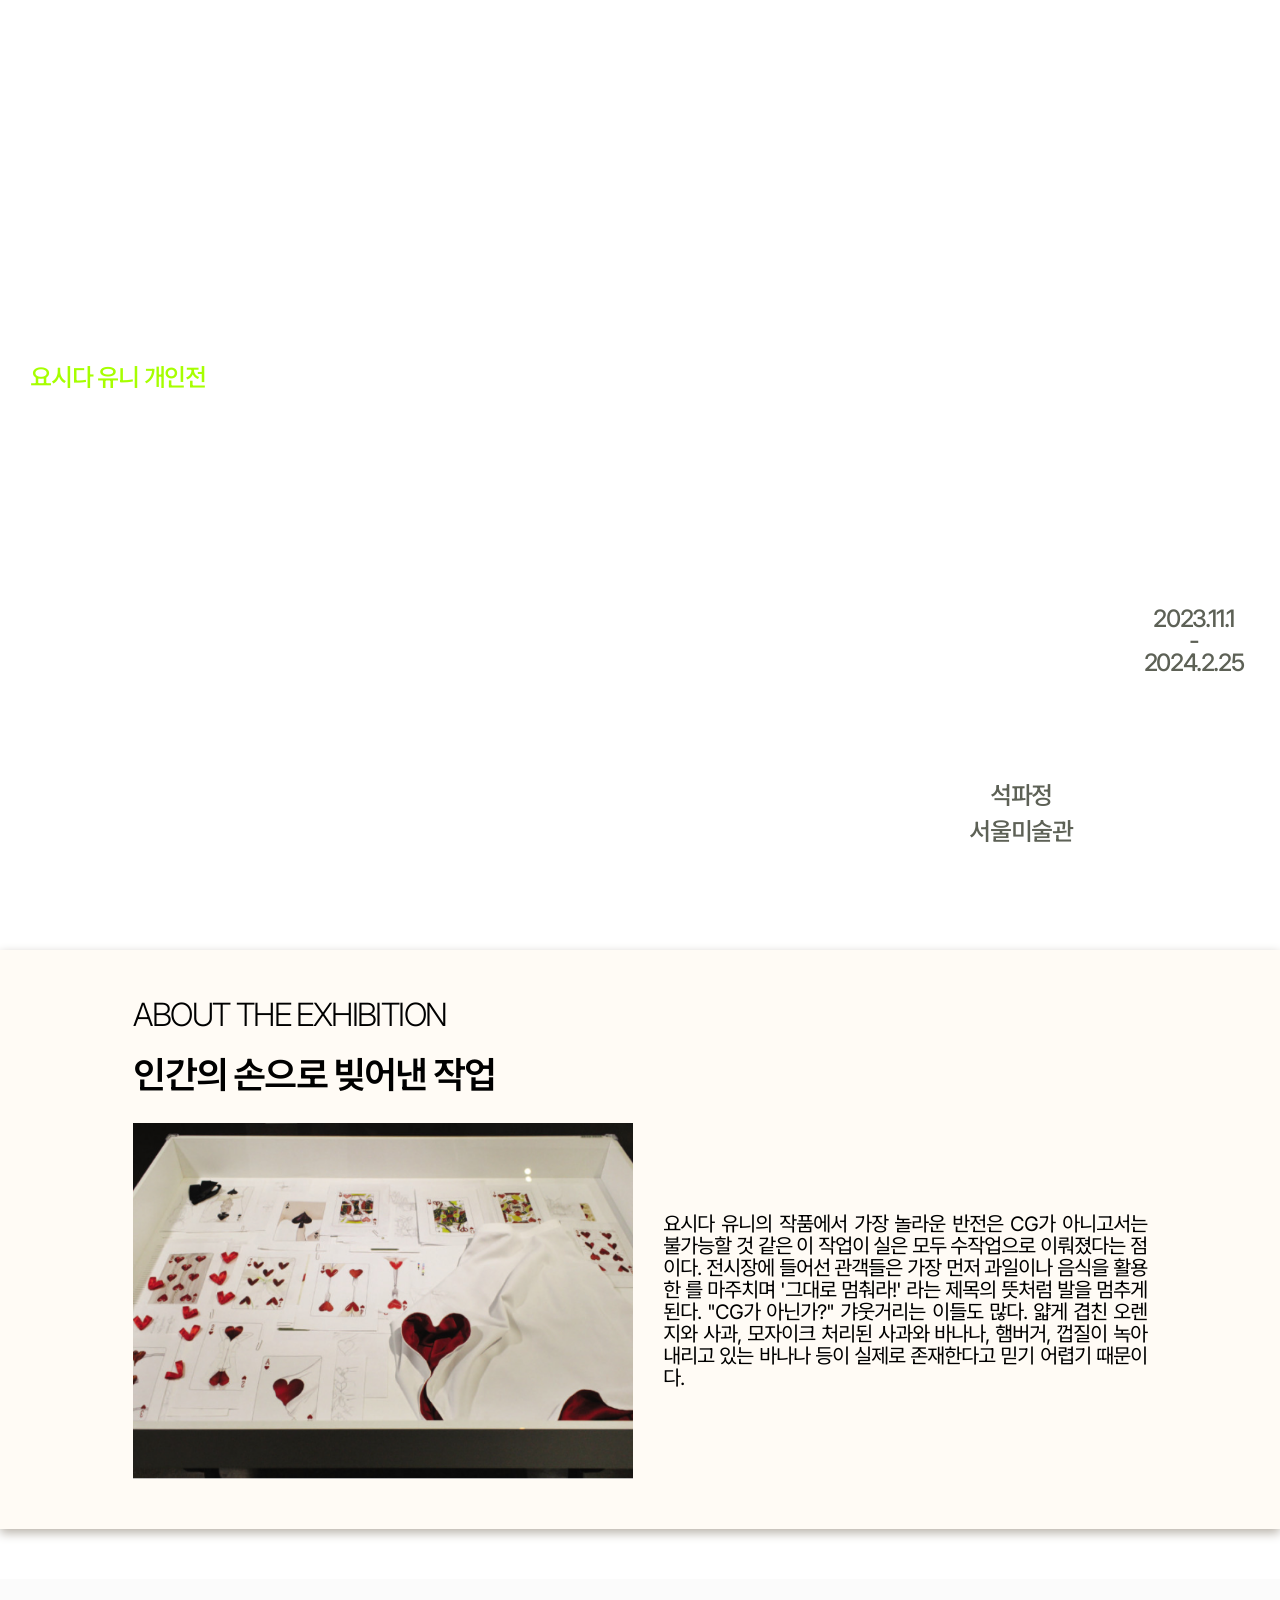
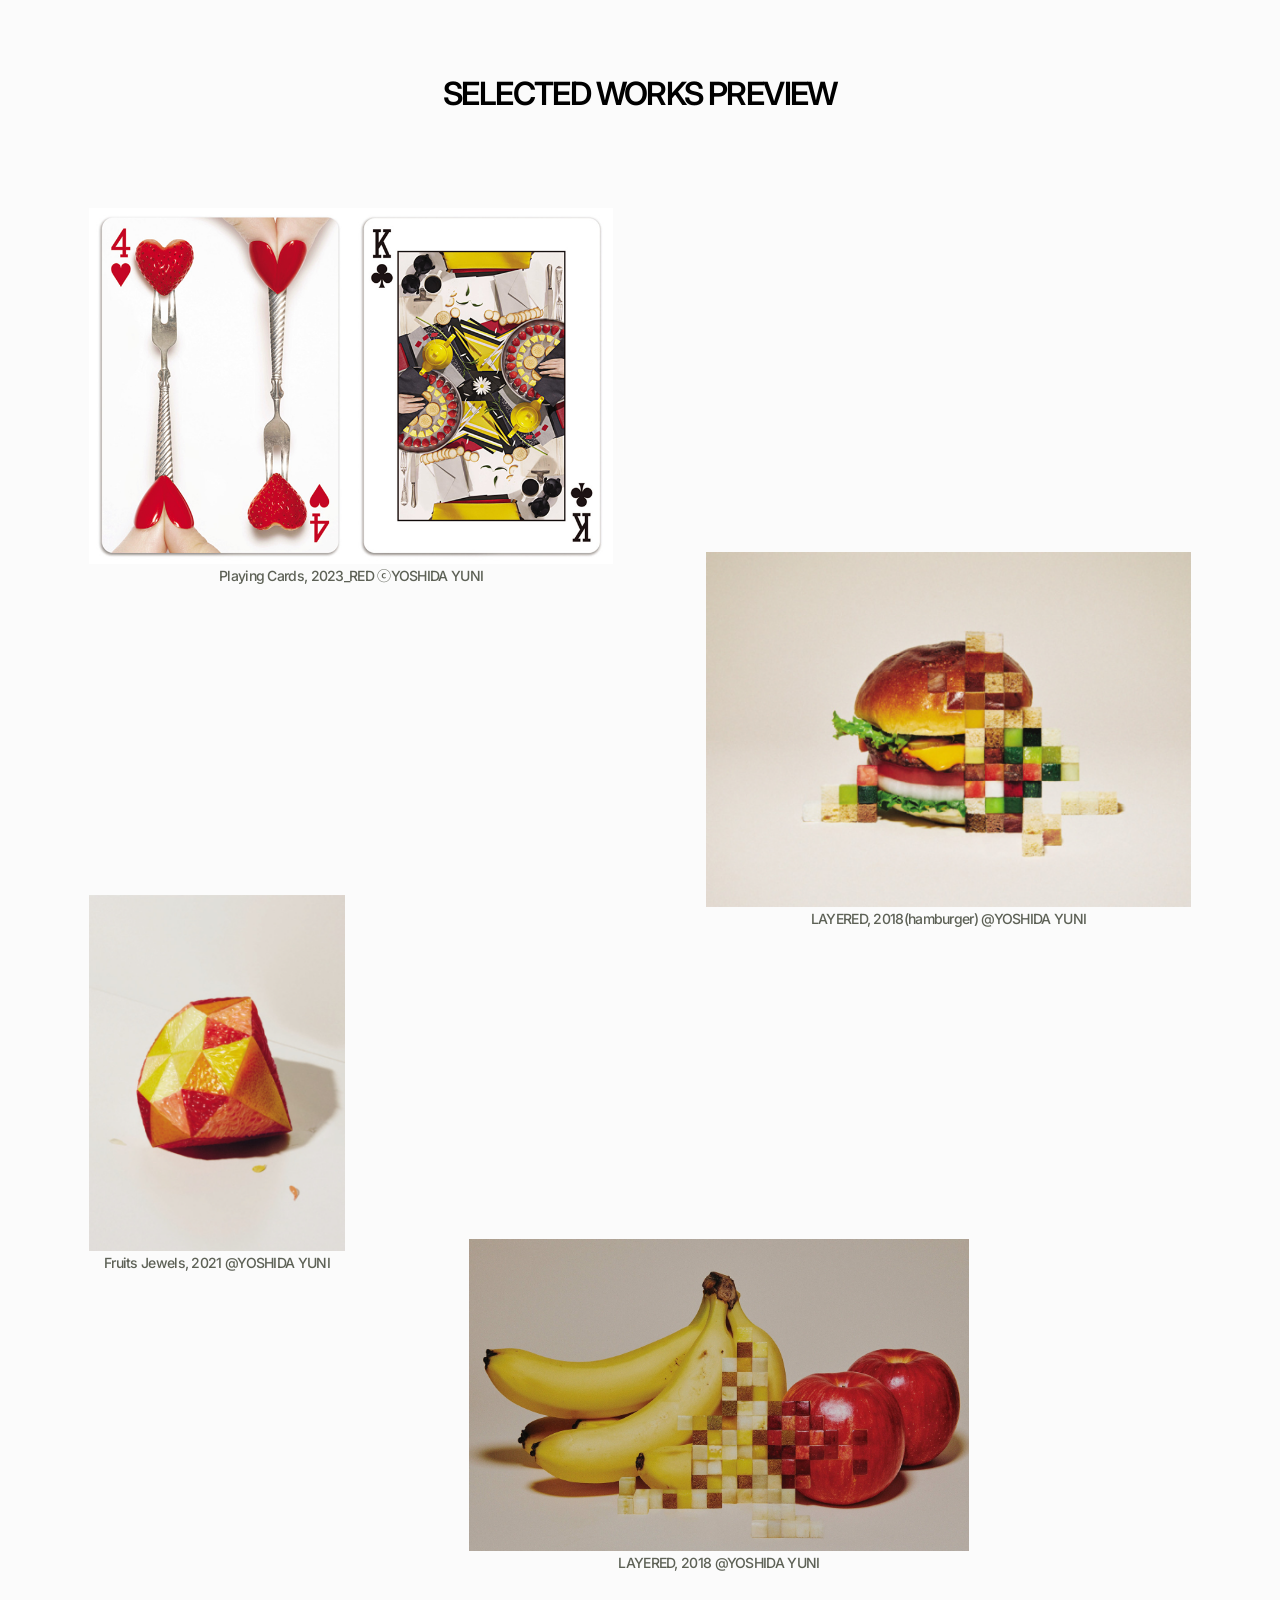
==== src/mid/index.html @ abaaa9c6 "Add initial HTML and CSS for Yoshida Yuni: Alchemy exhibition page - Created index.html with structu" ====
<!doctype html>
<html lang="ko">
  <head>
    <meta charset="UTF-8" />
    <meta name="viewport" content="width=device-width, initial-scale=1.0" />
    <title>Yoshida Yuni : Alchemy — 요시다 유니 개인전</title>
    <link rel="preconnect" href="https://fonts.googleapis.com" />
    <link rel="preconnect" href="https://fonts.gstatic.com" crossorigin />
    <link
      href="https://fonts.googleapis.com/css2?family=Baskervville:ital@1&family=Inter:wght@300;400;500;600;700&family=Jacquard+12&family=Noto+Sans+KR:wght@300;400;500;600;700&display=swap"
      rel="stylesheet"
    />
    <link rel="stylesheet" href="styles.css" />
  </head>
  <body>
    <!-- HERO -->
    <header class="hero">
      <div class="hero-bg" aria-hidden="true"></div>
      <div class="hero-grid">
        <h1 class="main-typo" aria-label="Alchemy">
          <span class="ch-a">A</span>lch<span class="ch-e">e</span>my
        </h1>
        <p class="hero-title">Yoshida Yuni : Alchemy</p>
        <p class="hero-subtitle">요시다 유니 개인전</p>
        <p class="hero-desc hero-desc-1">
          연금술(Alchemy)이란 제목처럼 일상의 이미지를 새롭게 치환시킨 기발한
          상상력을 보여주는 작품들을 소개합니다.
        </p>
        <p class="hero-desc hero-desc-2">
          Freeze Dance, Hidden Pictures, Playing Cards 라는 세 가지 주제로,
          요시다 유니의 개인 작업과 함께 광고, 뮤직비디오, 앨범, 북 디자인 등
          다양한 영역을 넘나들며 협업한 작품 등 모두 240여 점을 만나 볼 수
          있습니다.
        </p>
        <div class="meta-info">
          <p class="meta-cell meta-date">2023.11.1<br />-<br />2024.2.25</p>
          <p class="meta-cell meta-place">석파정<br />서울미술관</p>
        </div>
        <p class="sub-typo" lang="ja">吉田ユニ</p>
      </div>
    </header>

    <main>
      <!-- INTRO -->
      <section class="intro">
        <p class="intro-label">ABOUT THE EXHIBITION</p>
        <h2 class="intro-heading">인간의 손으로 빚어낸 작업</h2>
        <div class="intro-body">
          <img
            class="intro-img"
            src="./assets/intro.png"
            alt="플레잉 카드 작업이 놓인 전시 진열장"
          />
          <p class="intro-text">
            요시다 유니의 작품에서 가장 놀라운 반전은 CG가 아니고서는 불가능할
            것 같은 이 작업이 실은 모두 수작업으로 이뤄졌다는 점이다. 전시장에
            들어선 관객들은 가장 먼저 과일이나 음식을 활용한 를 마주치며 '그대로
            멈춰라!' 라는 제목의 뜻처럼 발을 멈추게 된다. "CG가 아닌가?"
            갸웃거리는 이들도 많다. 얇게 겹친 오렌지와 사과, 모자이크 처리된
            사과와 바나나, 햄버거, 껍질이 녹아내리고 있는 바나나 등이 실제로
            존재한다고 믿기 어렵기 때문이다.
          </p>
        </div>
      </section>

      <!-- WORKS -->
      <section class="works">
        <h2 class="works-title">SELECTED WORKS PREVIEW</h2>

        <div class="works-grid">
          <figure class="preview preview1">
            <img
              src="./assets/work-cards.png"
              alt="Playing Cards — 하트 4와 클로버 K 카드"
            />
            <figcaption>Playing Cards, 2023_RED ⓒYOSHIDA YUNI</figcaption>
          </figure>

          <figure class="preview preview2">
            <img
              src="./assets/work-burger.png"
              alt="픽셀 큐브로 치환된 햄버거"
            />
            <figcaption>LAYERED, 2018(hamburger) @YOSHIDA YUNI</figcaption>
          </figure>

          <figure class="preview preview3">
            <img
              src="./assets/work-fruits-jewel.png"
              alt="보석 모양으로 깎은 과일"
            />
            <figcaption>Fruits Jewels, 2021 @YOSHIDA YUNI</figcaption>
          </figure>

          <figure class="preview preview4">
            <img
              src="./assets/hero.jpg"
              alt="픽셀 큐브로 치환된 바나나와 사과"
            />
            <figcaption>LAYERED, 2018 @YOSHIDA YUNI</figcaption>
          </figure>
        </div>
      </section>
    </main>
  </body>
</html>
---- src/mid/styles.css ----
/* 변수 정리  */
:root {
  --bg-page: #ffffff;
  --bg-intro: #fffbf5;
  --bg-intro-desktop: #fffbf5;
  --bg-works: #ffffff;
  --bg-works-desktop: #fbfbfb;
  --text-black: #000000;
  --text-white: #ffffff;
  --text-muted: #5d6156;
  --accent: #a6ff00;
  --shadow: 0 4px 10px #b8b2a9;

  --font-sans: "inter", "Noto Sans KR", "Apple SD Gothic Neo", sans-serif;
  --font-serif-italic: "Baskervville", serif;
  --font-pixel: "Jacquard 12", serif;
}

*,
*::before,
*::after {
  box-sizing: border-box;
}

body * {
  letter-spacing: -0.05em;
}

html,
body {
  margin: 0;
  padding: 0;
}
/* 요소들을 위에서 아래로 세로로 배치  */
body {
  background: var(--bg-page);
  font-family: var(--font-sans);
  font-weight: 400;
  color: var(--text-black);
  display: flex;
  flex-direction: column;
  gap: 50px;
  overflow-x: hidden;
}
/* 요소들을 위에서 아래로 세로로 배치  */
main {
  display: flex;
  flex-direction: column;
  gap: 50px;
}

h1,
h2,
p,
figure {
  margin: 0;
}

img {
  display: block;
}

/* ========================================================
   HERO — mobile (375)
=======================================================*/
.hero {
  position: relative;
  height: 900px;
  overflow: hidden;
  display: grid;
  grid-template: minmax(0, 1fr) / minmax(0, 1fr);
  /* Pile 패턴: 배경 레이어와 콘텐츠 그리드를 같은 셀(1/1)에 겹쳐 쌓음 */
}
.hero-bg,
.hero-grid {
  grid-area: 1 / 1;
  /*배경 레이어랑 콘텐츠 그리드를
둘 다 같은 칸에 겹치기  */
}

.hero-bg {
  /* 세 레이아웃 공통 배경 1장 → 화면 폭이 바뀌어도 배경이 연속적으로 변함 */
  background: url("https://github.com/eldaink1404/assets/blob/main/assets/hero.jpg?raw=true")
    center / cover no-repeat;
}

.hero-grid {
  position: relative;
  z-index: 1;
  min-height: 0;
  display: grid;
  grid-template-columns: repeat(2, minmax(0, 1fr));
  grid-template-rows: repeat(9, minmax(0, 1fr));
  /* 2열 9행 */
  column-gap: 30px;
  row-gap: 10px;
  padding: 10px 0 0 10px;
  color: var(--text-white);
  font-weight: 500;
}

/* 메인 타이포: 모바일에서는 90° 회전(세로쓰기) */
.main-typo {
  grid-column: 1;
  grid-row: 1;
  align-self: start;
  justify-self: start;
  writing-mode: vertical-rl;
  /*위→아래로 흐르는 세로쓰기 */
  display: flex;
  align-items: center;
  justify-content: center;
  height: min(506px, 134.93vw);
  padding: 10px 20px;
  font-size: clamp(
    96px,
    34.133vw,
    128px
  ); /* 375 기준 128px, 더 좁으면 비례 축소 */
  font-weight: 500;
  line-height: 0.92;
  white-space: nowrap;
  position: relative;
  z-index: 1;
}

.ch-a {
  font-family: var(--font-serif-italic);
  font-style: italic;
  font-weight: 400;
  /* 변수 써서 메인타이포 다른폰트 적용 */
}
.ch-e {
  font-family: var(--font-pixel);
  font-weight: 400;
  /*메인타이포 다른폰트 적용 */
}

.hero-title {
  /*Yoshida Yuni : Alchemy */
  grid-column: 2;
  grid-row: 2;
  align-self: stretch;
  padding: 0 10px;
  font-size: clamp(
    24px,
    8.5333vw,
    32px
  ); /* 메인 타이포와 같은 비율(375 기준 32px) */
  line-height: 0.92;
  text-align: right;
}

.hero-subtitle {
  /*요시다 유니 개인전  */
  grid-column: 2;
  grid-row: 3;
  align-self: start;
  justify-self: end;
  height: 42px;
  padding: 10px;
  color: var(--accent);
  font-size: clamp(18px, 6.4vw, 24px); /* 375 기준 24px */
  line-height: 0.92;
  white-space: nowrap;
}

.hero-desc {
  max-width: 28.3ch; /* ≈250px, 본문 한 줄 길이 제한 */
  font-size: 14px;
  font-weight: 400;
  line-height: 1;
  letter-spacing: -0.1em;
  text-align: justify;
}

/* 본문 1문단: 왼쪽 열 하단에 붙임 */
.hero-desc-1 {
  grid-column: 1;
  grid-row: 6;
  align-self: end;
}

/* 본문 2문단: 2열을 걸쳐 바로 아래 행 */
.hero-desc-2 {
  grid-column: 1 / -1;
  grid-row: 7;
  align-self: start;
}

.sub-typo {
  grid-column: 1;
  grid-row: 9;
  align-self: end;
  justify-self: stretch;
  padding: 38px 10px;
  font-size: 16px;
  line-height: 0.92;
  white-space: nowrap;
}

.meta-info {
  grid-column: 2;
  grid-row: 8 / span 2;
  /*8행부터 2칸*/
  height: 100%;
  width: auto;
  aspect-ratio: 1 / 1;
  /* 정사각형 비율 유지  */
  justify-self: end;
  display: grid;
  grid-template-columns: repeat(2, minmax(0, 1fr));
  grid-template-rows: repeat(2, minmax(0, 1fr));
  /* 2×2 그리드 */
}

.meta-cell {
  background: #fff;
  color: var(--text-muted);
  font-size: 14px;
  font-weight: 500;
  text-align: center;
  display: flex;
  align-items: center;
  justify-content: center;
  /*글자 정가운데 정렬*/
}

.meta-date {
  grid-column: 2;
  grid-row: 1;
  line-height: 0.92;
}

.meta-place {
  grid-column: 1;
  grid-row: 2;
  line-height: 1.5;
}

/* =========================================================
   INTRO — mobile
   ========================================================= */
.intro {
  position: relative;
  z-index: 1;
  background: var(--bg-intro);
  box-shadow: var(--shadow);
  padding: 30px;
  display: flex;
  flex-direction: column;
  gap: 30px;
}

.intro-label {
  font-size: 20px;
  font-weight: 300;
  line-height: 0.92;
}

.intro-heading {
  font-size: 24px;
  font-weight: 600;
  line-height: 0.92;
}

.intro-body {
  display: flex;
  flex-direction: column;
  gap: 30px;
}

.intro-img {
  width: 100%;
  aspect-ratio: 800 / 569;
  object-fit: cover;
}

.intro-text {
  font-size: 14px;
  line-height: 1.1;
  text-align: justify;
}

/* =========================================================
   WORKS — mobile
   ========================================================= */
.works {
  background: var(--bg-works);
  padding: 100px 30px;
  display: flex;
  flex-direction: column;
  align-items: center;
  gap: 100px;
}

.works-title {
  width: 100%;
  font-size: 32px;
  font-weight: 600;
  line-height: 0.92;
}

.works-grid {
  width: 100%;
  display: grid;
  grid-template-columns: minmax(0, 1fr);
  /* 1열 그리드  */
  row-gap: 30px;
  column-gap: 10px;
}

.preview {
  display: flex;
  flex-direction: column;
  align-items: center;
  gap: 5px;
  align-self: start;
  justify-self: stretch;
  max-width: 100%;
}

.preview > img {
  width: 100%;
  max-width: 100%;
  height: auto;
  /* 이미지 비율 유지  */
}

.preview figcaption {
  width: 100%;
  max-width: 280px;
  contain: inline-size; /* 캡션이 이미지보다 넓어지지 않고 이미지 폭 안에서 줄바꿈 */
  color: var(--text-muted);
  font-size: 10px;
  font-weight: 500;
  line-height: 1;
  text-align: center;
}

/* =========================================================
   TABLET (768)
   ========================================================= */
@media (min-width: 600px) {
  /* --- hero --- */
  .hero {
    height: 1024px;
  }

  .hero-grid {
    grid-template-columns: repeat(4, minmax(0, 1fr));
    grid-template-rows: auto minmax(0, 0.2fr) repeat(3, minmax(0, 1fr));
    /* 4열 그리드  */
    column-gap: 30px;
    row-gap: 10px;
    padding: 30px 0 0 30px;
  }

  .main-typo {
    grid-column: 1 / -1;
    grid-row: 1;
    justify-self: center;
    writing-mode: horizontal-tb;
    height: auto;
    padding: 0 23px;
    font-size: clamp(
      110px,
      23.4375vw,
      180px
    ); /* 768 기준 180px, 화면 너비에 비례 */
  }

  .hero-title {
    grid-column: 1 / -1;
    grid-row: 2;
    align-self: start;
    padding: 0;
    font-size: clamp(32px, 6.25vw, 48px);
    white-space: nowrap;
    text-align: center;
  }

  .hero-subtitle {
    grid-column: 2 / span 2;
    grid-row: 3;
    justify-self: stretch;
    height: auto;
    padding: 0;
    font-size: 24px; /* 부제는 모든 레이아웃에서 24px(피그마 동일) → 전환 시 크기 연속 */
    text-align: center;
  }

  .hero-desc {
    font-size: 16px;
    line-height: 1.1;
    letter-spacing: -0.05em;
  }
  .hero-desc-1 {
    grid-column: 1;
    grid-row: 4;
    align-self: center;
    max-width: none;
  }
  .hero-desc-2 {
    grid-column: 2 / span 2;
    grid-row: 5;
    align-self: start;
    max-width: 49.5ch; /* ≈500px */
  }

  .sub-typo {
    grid-column: 1;
    grid-row: 5;
    justify-self: start;
    font-size: 32px;
  }

  .meta-info {
    grid-column: 4;
    grid-row: 5;
  }

  .meta-cell {
    font-size: 20px;
  }

  /* --- intro --- */
  .intro {
    padding: 50px;
  }
  .intro-label {
    font-size: 32px;
  }
  .intro-heading {
    font-size: 36px;
    font-weight: 700;
  }
  .intro-text {
    font-size: 20px;
  }

  /* --- works --- */
  .works-title {
    width: auto;
    white-space: nowrap;
    text-align: center;
  }
  .works-grid {
    grid-template-columns: repeat(2, minmax(0, 1fr));
    grid-template-rows: repeat(4, minmax(0, 1fr));
    height: 1962px;
    row-gap: 10px;
  }
  .preview figcaption {
    font-size: 14px;
  }

  /* 높이 400px 기준 원본 폭, 공간이 부족하면 비율 유지한 채 축소 */
  .preview1 {
    grid-column: 1 / -1;
    grid-row: 1;
    justify-self: start;
  }
  .preview1 > img {
    width: 590px;
  }

  .preview2 {
    grid-column: 1 / -1;
    grid-row: 2;
    justify-self: end;
  }
  .preview2 > img {
    width: 546px;
  }

  .preview3 {
    grid-column: 1;
    grid-row: 3;
    justify-self: start;
  }
  .preview3 > img {
    width: 288px;
  }

  .preview4 {
    grid-column: 1 / -1;
    grid-row: 4;
    justify-self: end;
  }
  .preview4 > img {
    width: 562px;
  }
}

/* =========================================================
   DESKTOP (1440)
   ========================================================= */
@media (min-width: 900px) {
  /* --- hero --- */
  .hero {
    height: 900px;
  }

  .hero-grid {
    row-gap: 30px;
    /* 1440에서 300px → 비례 축소 (900px에서 187.5px), 최소 180px = 태블릿 타이포 최대 크기 */
    --typo-size: clamp(180px, 20.8333vw, 300px);
  }

  .main-typo {
    justify-self: start;
    font-size: var(--typo-size);
  }

  .hero-title {
    grid-column: 1 / span 3;
    justify-self: start;
    /* 전환 직전(899px) 태블릿 타이틀이 이미 48px이므로 데스크탑은 48px 유지 */
    font-size: 48px;
    text-align: left;
  }

  .hero-subtitle {
    grid-column: 1 / span 2;
    text-align: left;
  }

  .hero-desc-1 {
    align-self: start;
  }

  /* 본2문단: 2열부터 끝까지의 영역에서 최대 49.5ch(≈500px),
   오른쪽 날짜·장소 블록(데스크탑 구간 최대 391px) + 간격 30px만큼은 비워 둠 */
  .hero-desc-2 {
    grid-column: 2 / -1;
    justify-self: start;
    width: min(49.5ch, calc(100% - 421px));
  }

  .meta-info {
    grid-column: 4;
    grid-row: 4 / span 2;
  }

  .meta-cell {
    font-size: 24px;
  }

  /* --- intro --- */
  .intro {
    background: var(--bg-intro-desktop);
    padding: 50px min(150px, 10.4167vw); /* 1440 기준 150px */
  }

  .intro-heading {
    font-weight: 600;
  }

  .intro-body {
    flex-direction: row;
    /*가로 정렬  */
    align-items: center;
  }

  .intro-img {
    flex: 0 1 500px;
    min-width: 0;
    width: 500px;
    height: auto;
    aspect-ratio: 500 / 356;
  }

  .intro-text {
    flex: 1 1 0;
    min-width: 240px;
    max-width: 47.5ch; /* ≈600px */
  }

  /* --- works --- */
  .works {
    background: var(--bg-works-desktop);
  }

  .works-grid {
    grid-template-columns: repeat(5, minmax(0, 1fr));
    grid-template-rows: repeat(5, minmax(0, 1fr));
    /*5x5 그리드  */
    width: calc(100% + 60px);
    margin: 0 -30px;
    padding: 0 min(100px, 6.9444vw);
    height: min(1922px, 133.4722vw);
  }

  .preview1 > img {
    width: min(590px, 40.9722vw);
  }
  .preview2 > img {
    width: min(546px, 37.9167vw);
  }
  .preview3 > img {
    width: min(288px, 20vw);
  }
  .preview4 > img {
    width: min(562px, 39.0278vw);
  }

  .preview1 {
    grid-column: 1 / span 3;
    grid-row: 1;
  }
  .preview2 {
    grid-column: 3 / span 3;
    grid-row: 2;
  }
  .preview3 {
    grid-column: 1 / span 2;
    grid-row: 3;
  }
  .preview4 {
    grid-column: 2 / span 3;
    grid-row: 4;
  }
}
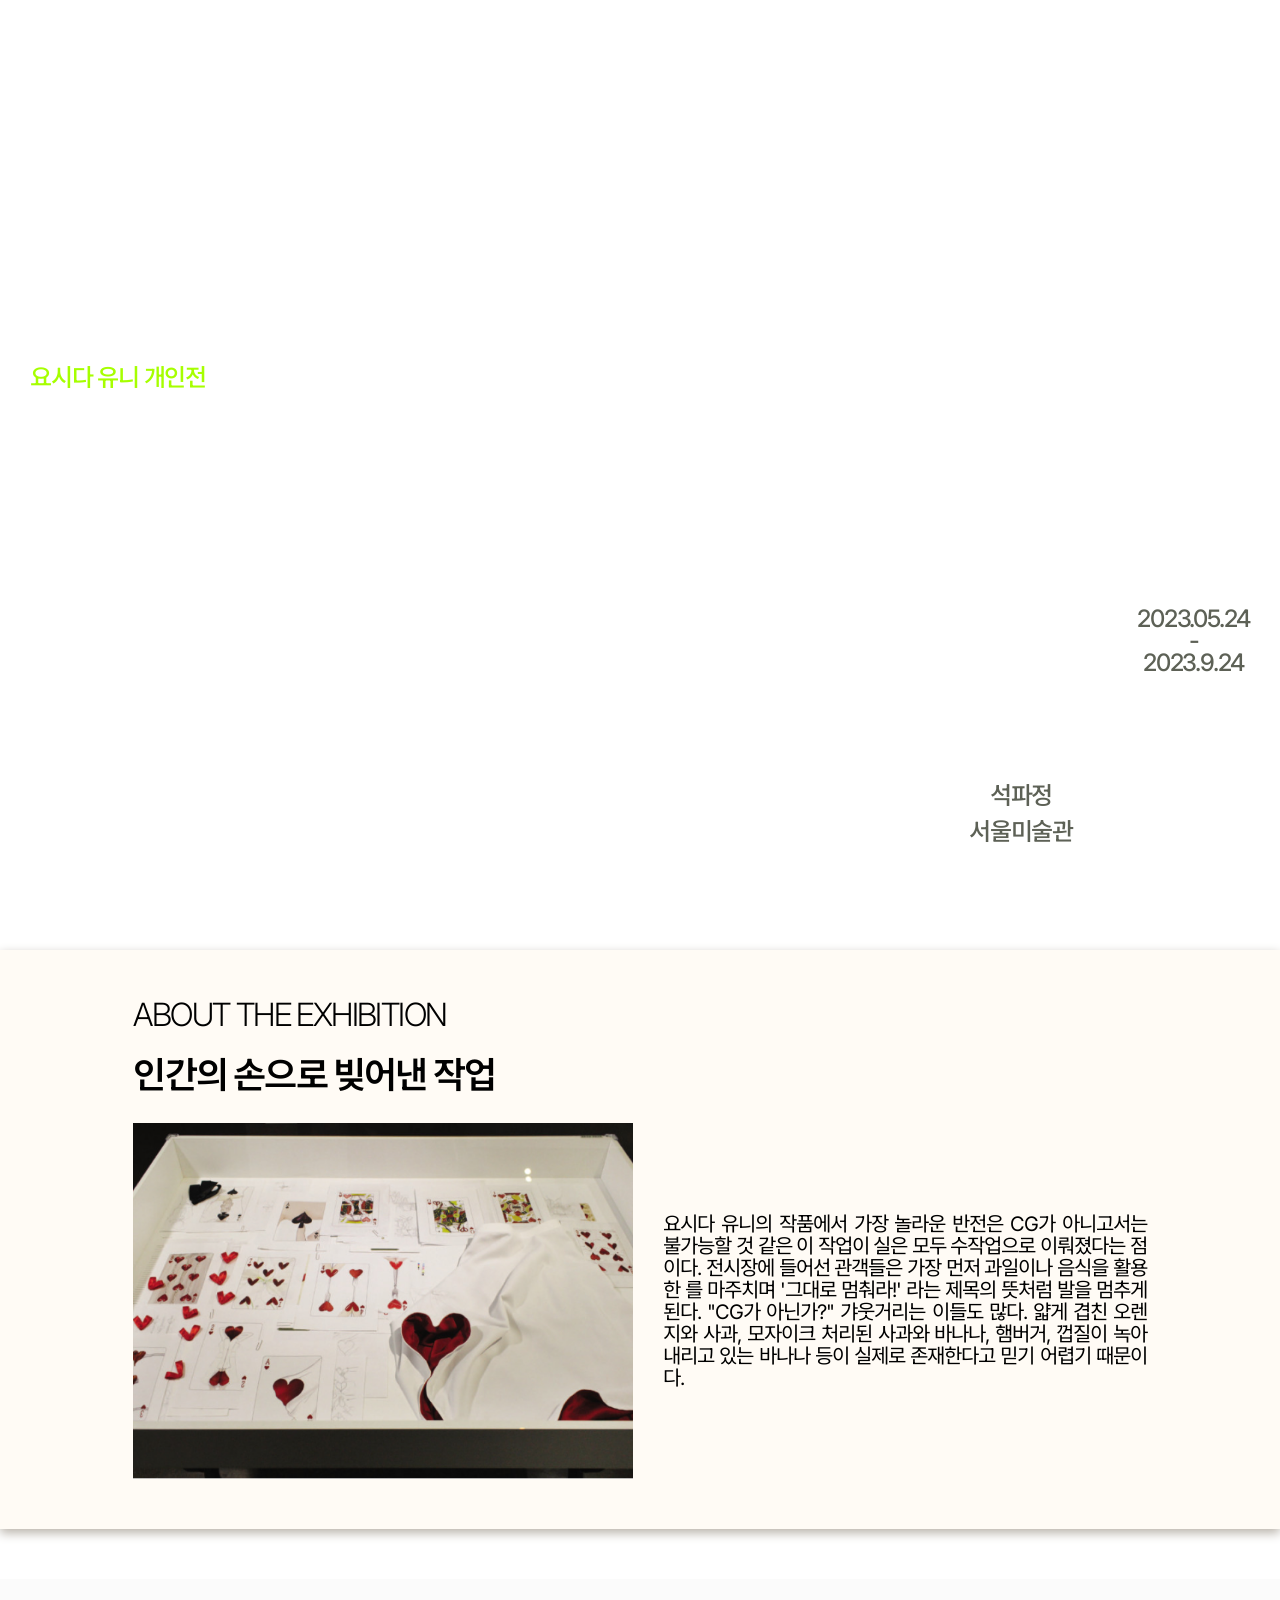
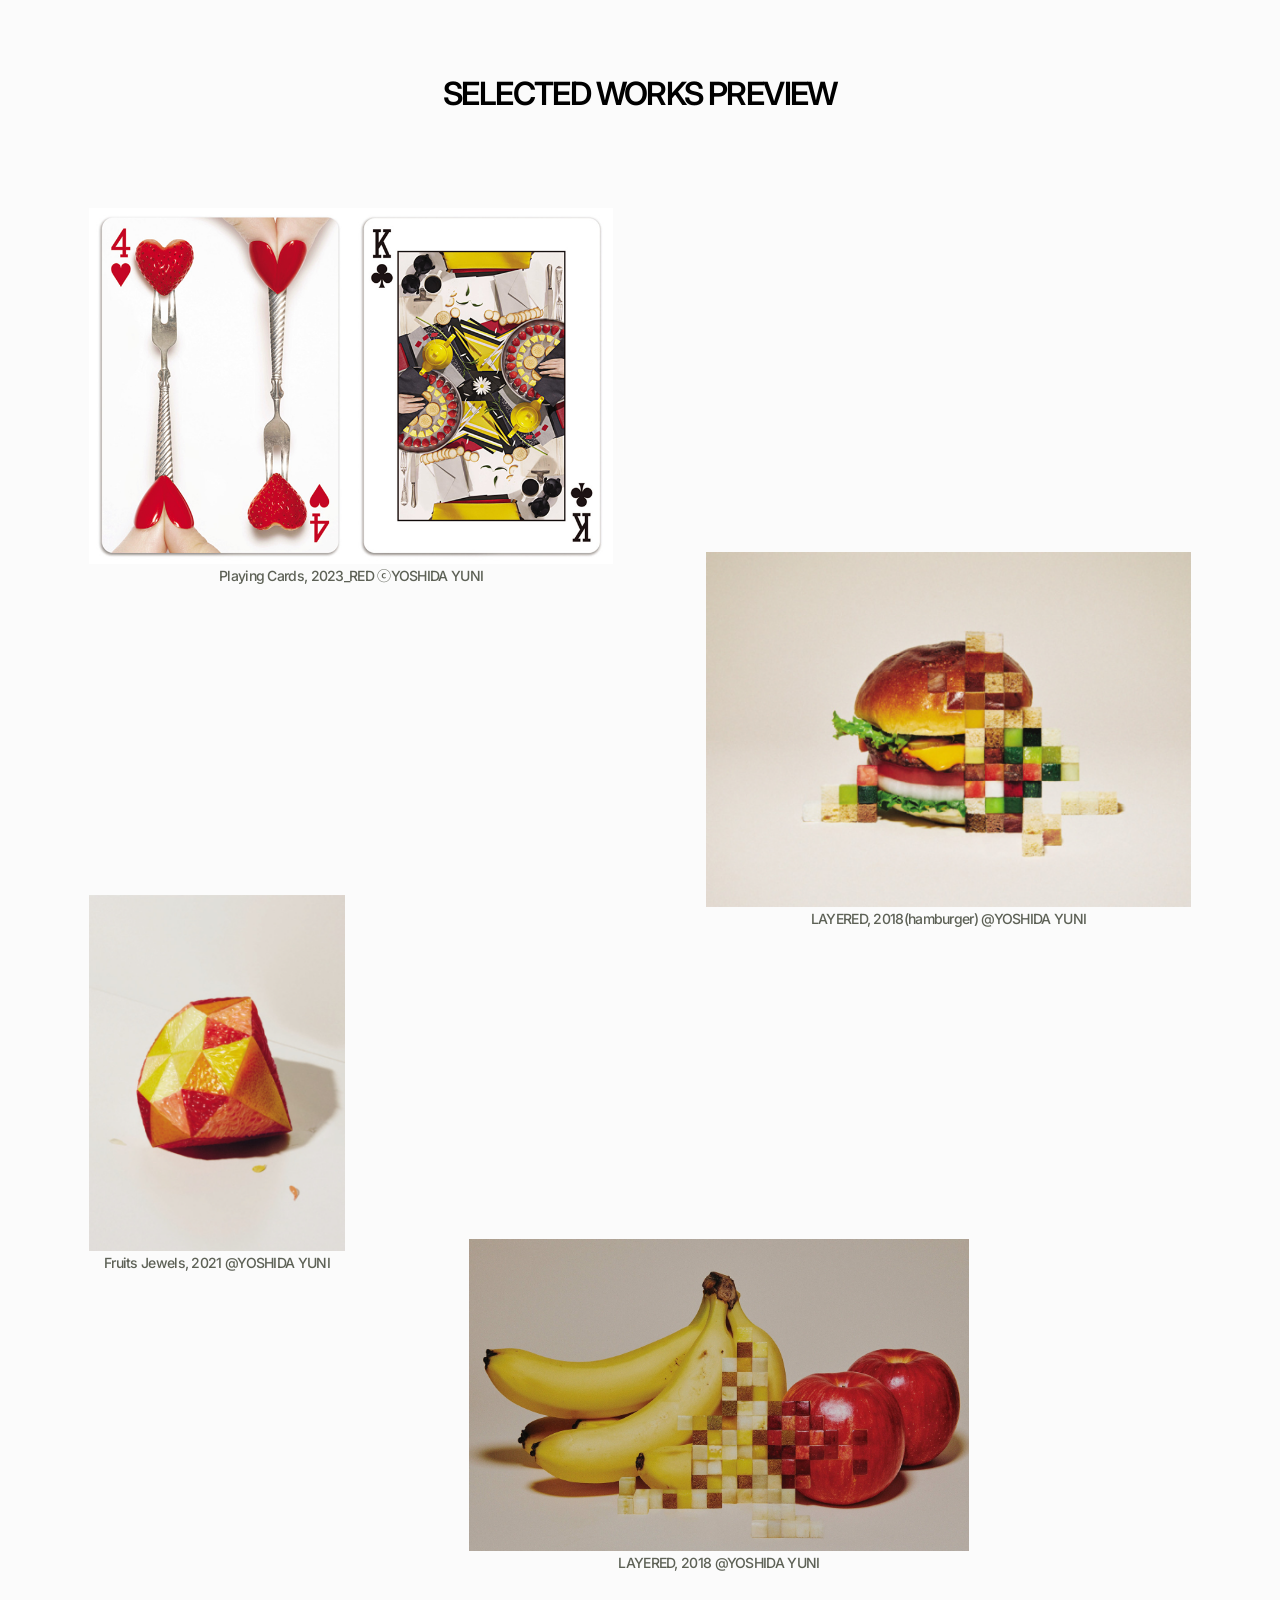
==== commit 47b44fce: "Fix hero title and update exhibition date in index.html" ====
--- a/src/mid/index.html
+++ b/src/mid/index.html
@@ -20,7 +20,7 @@
         <h1 class="main-typo" aria-label="Alchemy">
           <span class="ch-a">A</span>lch<span class="ch-e">e</span>my
         </h1>
-        <p class="hero-title">Yoshida Yuni : Alchemy</p>
+        <p class="hero-title">Yoshida Yuni ; Alchemy</p>
         <p class="hero-subtitle">요시다 유니 개인전</p>
         <p class="hero-desc hero-desc-1">
           연금술(Alchemy)이란 제목처럼 일상의 이미지를 새롭게 치환시킨 기발한
@@ -33,7 +33,7 @@
           있습니다.
         </p>
         <div class="meta-info">
-          <p class="meta-cell meta-date">2023.11.1<br />-<br />2024.2.25</p>
+          <p class="meta-cell meta-date">2023.05.24<br />-<br />2023.9.24</p>
           <p class="meta-cell meta-place">석파정<br />서울미술관</p>
         </div>
         <p class="sub-typo" lang="ja">吉田ユニ</p>
